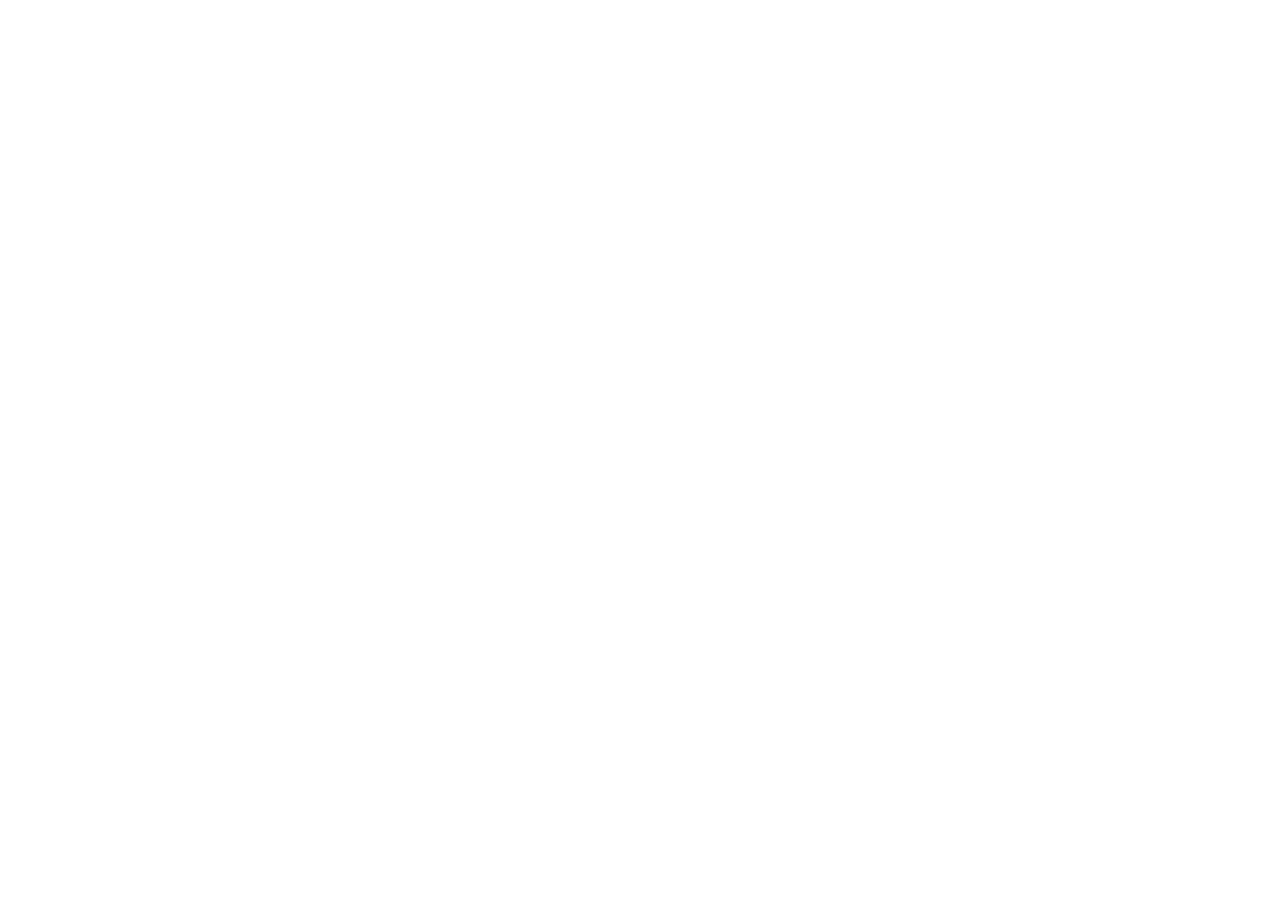
==== restaurants/alafrancaise.html @ cd573442 "mise en place de l'architecure du projet" ====
<!DOCTYPE html>
<html lang="fr">

<head>
    <meta charset="utf-8">
    <meta name="viewport" content="width=device-width, initial-scale=1.0">
    <title>Menu - À la française</title>
    <link rel="stylesheet" href="../sass/styles.css">
    <link rel="stylesheet" href="https://cdnjs.cloudflare.com/ajax/libs/font-awesome/6.2.1/css/all.min.css" integrity="sha512-MV7K8+y+gLIBoVD59lQIYicR65iaqukzvf/nwasF0nqhPay5w/9lJmVM2hMDcnK1OnMGCdVK+iQrJ7lzPJQd1w==" crossorigin="anonymous" referrerpolicy="no-referrer">
    <link rel="preconnect" href="https://fonts.googleapis.com">
    <link rel="preconnect" href="https://fonts.gstatic.com" crossorigin>
    <link href="https://fonts.googleapis.com/css2?family=Shrikhand&display=swap" rel="stylesheet">
    <link rel="preconnect" href="https://fonts.googleapis.com">
    <link rel="preconnect" href="https://fonts.gstatic.com" crossorigin>
    <link href="https://fonts.googleapis.com/css2?family=Roboto:wght@300;400;500;700&display=swap" rel="stylesheet">
</head>

<body>
    
    
</body>
</html>
---- sass/styles.css ----
* {
  font-family: "Roboto";
  margin: 0;
  padding: 0;
}

main {
  position: relative;
}

body {
  width: 100%;
  max-width: 1440px;
  min-width: 375px;
  margin: auto;
}/*# sourceMappingURL=styles.css.map */
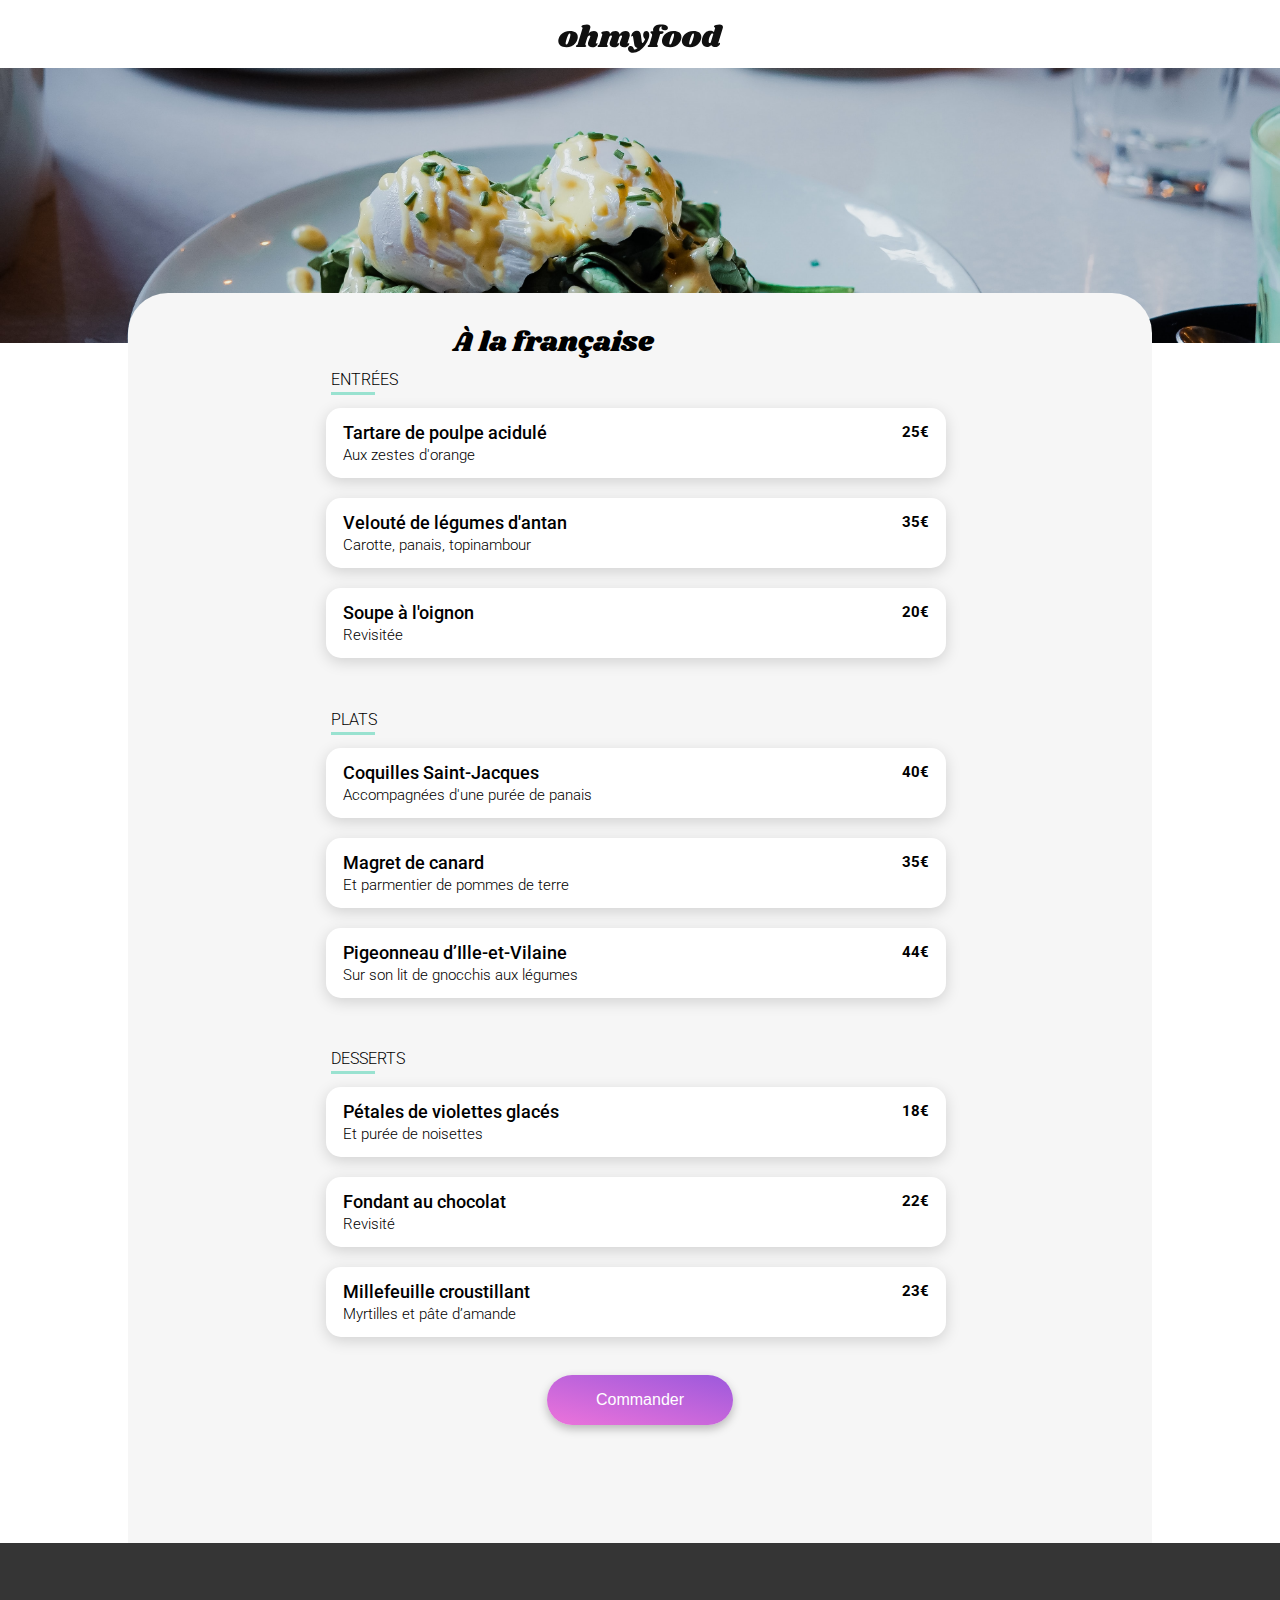
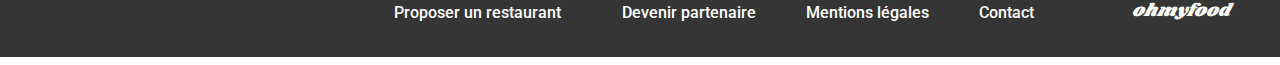
==== commit 60d6738e: "animations favorit terminées et egalement les coches" ====
--- a/restaurants/alafrancaise.html
+++ b/restaurants/alafrancaise.html
@@ -1,22 +1,152 @@
 <!DOCTYPE html>
-<html lang="fr">
+<html lang="fr" class="html_pages">
 
 <head>
     <meta charset="utf-8">
     <meta name="viewport" content="width=device-width, initial-scale=1.0">
     <title>Menu - À la française</title>
     <link rel="stylesheet" href="../sass/styles.css">
-    <link rel="stylesheet" href="https://cdnjs.cloudflare.com/ajax/libs/font-awesome/6.2.1/css/all.min.css" integrity="sha512-MV7K8+y+gLIBoVD59lQIYicR65iaqukzvf/nwasF0nqhPay5w/9lJmVM2hMDcnK1OnMGCdVK+iQrJ7lzPJQd1w==" crossorigin="anonymous" referrerpolicy="no-referrer">
-    <link rel="preconnect" href="https://fonts.googleapis.com">
-    <link rel="preconnect" href="https://fonts.gstatic.com" crossorigin>
+    <link rel="stylesheet" href="https://cdnjs.cloudflare.com/ajax/libs/font-awesome/6.2.1/css/all.min.css"
+        integrity="sha512-MV7K8+y+gLIBoVD59lQIYicR65iaqukzvf/nwasF0nqhPay5w/9lJmVM2hMDcnK1OnMGCdVK+iQrJ7lzPJQd1w=="
+        crossorigin="anonymous" referrerpolicy="no-referrer">
     <link href="https://fonts.googleapis.com/css2?family=Shrikhand&display=swap" rel="stylesheet">
     <link rel="preconnect" href="https://fonts.googleapis.com">
     <link rel="preconnect" href="https://fonts.gstatic.com" crossorigin>
     <link href="https://fonts.googleapis.com/css2?family=Roboto:wght@300;400;500;700&display=swap" rel="stylesheet">
 </head>
 
-<body>
-    
-    
+<body class="body_alafrancaise">
+
+    <header>
+        <a href="../index.html"><i class="fa-solid fa-arrow-left"></i></a>
+        <img src="../assets/images/logo/ohmyfood@2x.svg" alt="logo du site" class="logo">
+    </header>
+
+    <main class="alafrancaise">
+
+        <section class="presentation_pic">
+            <img src="../assets/images/restaurants/toa-heftiba-DQKerTsQwi0-unsplash.jpg" alt="Photo de présentation">
+        </section>
+
+        <section class="menu">
+
+            <h1>À la française</h1>
+            <i class="fa-regular fa-heart"></i>
+            <i class="fa-solid fa-heart"></i>
+
+            <article class="sub-menu">
+                <h2>ENTRÉES</h2>
+                <div class="dishes">
+                    <div class="dish">
+                        <h3>Tartare de poulpe acidulé</h3>
+                        <p>Aux zestes d'orange</p>
+                        <div class="dish-confirm">
+                            <i class="fa-sharp fa-regular fa-circle-check"></i>
+                            <span>25€</span>
+                        </div>
+                    </div>
+                    <div class="dish">
+                        <h3>Velouté de légumes d'antan</h3>
+                        <p>Carotte, panais, topinambour</p>
+                        <div class="dish-confirm">
+                            <i class="fa-sharp fa-regular fa-circle-check"></i>
+                            <span>35€</span>
+                        </div>
+                    </div>
+                    <div class="dish">
+                        <h3>Soupe à l'oignon</h3>
+                        <p>Revisitée</p>
+                        <div class="dish-confirm">
+                            <i class="fa-sharp fa-regular fa-circle-check"></i>
+                            <span>20€</span>
+                        </div>
+                    </div>
+                </div>
+            </article>
+
+
+            <article class="sub-menu">
+                <h2>PLATS</h2>
+                <div class="dishes">
+                    <div class="dish">
+                        <h3>Coquilles Saint-Jacques</h3>
+                        <p>Accompagnées d'une purée de panais</p>
+                        <div class="dish-confirm">
+                            <i class="fa-sharp fa-regular fa-circle-check"></i>
+                            <span>40€</span>
+                        </div>
+                    </div>
+                    <div class="dish">
+                        <h3>Magret de canard</h3>
+                        <p>Et parmentier de pommes de terre</p>
+                        <div class="dish-confirm">
+                            <i class="fa-sharp fa-regular fa-circle-check"></i>
+                            <span>35€</span>
+                        </div>
+                    </div>
+                    <div class="dish">
+                        <h3>Pigeonneau d’Ille-et-Vilaine</h3>
+                        <p>Sur son lit de gnocchis aux légumes</p>
+                        <div class="dish-confirm">
+                            <i class="fa-sharp fa-regular fa-circle-check"></i>
+                            <span>44€</span>
+                        </div>
+                    </div>
+                </div>
+            </article>
+
+            <article class="sub-menu">
+                <h2>DESSERTS</h2>
+                <div class="dishes">
+                    <div class="dish">
+                        <h3>Pétales de violettes glacés</h3>
+                        <p>Et purée de noisettes</p>
+                        <div class="dish-confirm">
+                            <i class="fa-sharp fa-regular fa-circle-check"></i>
+                            <span>18€</span>
+                        </div>
+                    </div>
+                    <div class="dish">
+                        <h3>Fondant au chocolat</h3>
+                        <p>Revisité</p>
+                        <div class="dish-confirm">
+                            <i class="fa-sharp fa-regular fa-circle-check"></i>
+                            <span>22€</span>
+                        </div>
+                    </div>
+                    <div class="dish">
+                        <h3>Millefeuille croustillant</h3>
+                        <p>Myrtilles et pâte d’amande</p>
+                        <div class="dish-confirm">
+                            <i class="fa-sharp fa-regular fa-circle-check"></i>
+                            <span>23€</span>
+                        </div>
+                    </div>
+                </div>
+            </article>
+
+            <button class="commande_btn">Commander</button>
+
+        </section>
+
+    </main>
+
+    <footer>
+        <h2>ohmyfood</h2>
+        <div class="links">
+            <div class="links__icone">
+                <i class="fa-sharp fa-solid fa-utensils"></i>
+                <a href=""> Proposer un restaurant</a>
+            </div>
+            <div class="links__icone">
+                <i class="fa-solid fa-handshake-angle"></i>
+                <a href="">Devenir partenaire</a>
+            </div>
+            <a href="">Mentions légales</a>
+            <a href="mailto:contact@ohmyfood.com">Contact</a>
+        </div>
+    </footer>
+
 </body>
+
 </html>--- a/sass/styles.css
+++ b/sass/styles.css
@@ -1,16 +1,760 @@
-* {
-  font-family: "Roboto";
-  margin: 0;
-  padding: 0;
+/*** variable code common to all page ***/
+/*** variable code common to all page ***/
+/*** header code common to all pages *****/
+header {
+  display: flex;
+  justify-content: center;
+  align-items: center;
+  height: 60px;
+  width: 100%;
+}
+header a {
+  text-decoration: none;
+  position: absolute;
+  left: 20px;
+  color: rgb(53, 53, 53);
+}
+header .logo {
+  width: 165px;
+  height: 45px;
+}
+
+/***** header code common to all pages *****/
+/****** homepage code *******/
+.body_html {
+  width: 100%;
+}
+
+.home_body {
+  display: flex;
+  flex-direction: column;
+  align-items: center;
+  width: 100%;
 }
 
 main {
-  position: relative;
+  width: 100%;
+}
+main .loader {
+  background-color: #fff;
+  display: none;
+  width: 100%;
+  height: 100%;
+}
+main .loader i {
+  font-size: 10em;
+  color: #ffffff;
+  animation: spin 7s 6 ease-in-out alternate-reverse;
+}
+main .loader i {
+  font-size: 10em;
+  color: #ffffff;
+  animation: spin-revert 7s 6 ease-in-out alternate-reverse;
+}
+main .loader .loader-text {
+  font-family: "Shrikhand";
+  font-size: 1.75em;
+  font-weight: 400;
+}
+main .index_location {
+  background-color: #EAEAEA;
+  display: flex;
+  justify-content: center;
+  align-items: center;
+  gap: 15px;
+  height: 50px;
+  font-family: "Roboto";
+  font-style: normal;
+  font-weight: 500;
+  font-size: 16px;
+}
+main .index_explorer {
+  background-color: #F6F6F6;
+  height: 280px;
+  display: flex;
+  flex-direction: column;
+  justify-content: space-evenly;
+  align-items: center;
+  box-sizing: border-box;
+  padding-bottom: 15px;
+}
+main .index_explorer h1 {
+  font-family: "Roboto";
+  font-style: normal;
+  font-weight: 700;
+  font-size: 24px;
+  box-sizing: border-box;
+  text-align: center;
+}
+@media screen and (min-width: 1024px) {
+  main .index_explorer h1 {
+    font-size: 40px;
+  }
+}
+main .index_explorer p {
+  font-family: "Roboto";
+  font-style: normal;
+  font-weight: 300;
+  font-size: 18px;
+  text-align: center;
+}
+main .index_explorer .explorer_btn {
+  text-decoration: none;
+  font-family: "Roboto";
+  font-style: normal;
+  font-weight: 500;
+  font-size: 16px;
+  color: white;
+  width: 220px;
+  height: 52px;
+  background: linear-gradient(193.33deg, #9356DC -11.44%, #FF79DA 123.93%);
+  border-radius: 25px;
+  box-sizing: border-box;
+  padding-top: 14px;
+  padding-left: 22px;
+  box-shadow: 0px 4px 10px rgba(0, 0, 0, 0.25);
+  transition: filter 1.2s ease, box-shadow 1.2s ease;
+}
+main .index_explorer .explorer_btn:hover {
+  filter: brightness(1.2);
+  box-shadow: 0px 4px 15px rgba(0, 0, 0, 0.25);
+}
+main .working {
+  height: 400px;
+  box-sizing: border-box;
+  display: flex;
+  flex-direction: column;
+  justify-content: center;
+  gap: 20px;
+  align-items: center;
+  /* for desktop*/
+  /* for desktop*/
+}
+@media screen and (min-width: 1024px) {
+  main .working {
+    height: 250px;
+  }
+}
+main .working h2 {
+  box-sizing: border-box;
+  margin-bottom: 15px;
+  width: 325px;
+  font-family: "Roboto";
+  font-style: normal;
+  font-weight: 700;
+  font-size: 24px;
+  /* for desktop*/
+  /* for desktop*/
+}
+@media screen and (min-width: 1024px) {
+  main .working h2 {
+    width: 1024px;
+  }
+}
+main .working .steps {
+  display: flex;
+  flex-direction: column;
+  gap: 20px;
+  /* for desktop*/
+  /* for desktop*/
+}
+@media screen and (min-width: 1024px) {
+  main .working .steps {
+    flex-direction: row;
+  }
+}
+main .working .steps .choose {
+  box-sizing: border-box;
+  display: flex;
+  justify-content: space-evenly;
+  align-items: center;
+  background-color: #F7F7F7;
+  height: 66px;
+  width: 318px;
+  border-radius: 20px;
+  box-shadow: 0px 4px 15px rgba(0, 0, 0, 0.15);
+}
+main .working .steps .choose span {
+  color: white;
+  font-size: 12px;
+  border-radius: 50%;
+  width: 20px;
+  height: 20px;
+  background-color: #9356DC;
+  box-sizing: border-box;
+  padding-left: 6px;
+  padding-top: 3px;
+  margin-left: -15%;
+}
+main .working .steps .choose p {
+  font-family: "Roboto";
+  font-style: normal;
+  font-weight: 500;
+  font-size: 16px;
+  position: relative;
+  left: -25px;
+}
+main .working .steps .choose i {
+  position: relative;
+  left: -10px;
+  color: #7E7E7E;
+}
+main .working .steps .compose {
+  box-sizing: border-box;
+  display: flex;
+  justify-content: space-evenly;
+  align-items: center;
+  background-color: #F7F7F7;
+  height: 66px;
+  width: 318px;
+  border-radius: 20px;
+  box-shadow: 0px 4px 15px rgba(0, 0, 0, 0.15);
+}
+main .working .steps .compose span {
+  color: white;
+  font-size: 12px;
+  border-radius: 50%;
+  width: 20px;
+  height: 20px;
+  background-color: #9356DC;
+  box-sizing: border-box;
+  padding-left: 6px;
+  padding-top: 3px;
+  margin-left: -15%;
+}
+main .working .steps .compose p {
+  font-family: "Roboto";
+  font-style: normal;
+  font-weight: 500;
+  font-size: 16px;
+  position: relative;
+  left: -35px;
+}
+main .working .steps .compose i {
+  position: relative;
+  left: -15px;
+  color: #7E7E7E;
+}
+main .working .steps .enjoy {
+  box-sizing: border-box;
+  display: flex;
+  justify-content: space-evenly;
+  align-items: center;
+  background-color: #F7F7F7;
+  height: 66px;
+  width: 318px;
+  border-radius: 20px;
+  box-shadow: 0px 4px 15px rgba(0, 0, 0, 0.15);
+}
+main .working .steps .enjoy span {
+  color: white;
+  font-size: 12px;
+  border-radius: 50%;
+  width: 20px;
+  height: 20px;
+  background-color: #9356DC;
+  box-sizing: border-box;
+  padding-left: 6px;
+  padding-top: 3px;
+  margin-left: -15%;
+}
+main .working .steps .enjoy p {
+  font-family: "Roboto";
+  font-style: normal;
+  font-weight: 500;
+  font-size: 16px;
+  position: relative;
+  left: -28px;
+}
+main .working .steps .enjoy i {
+  position: relative;
+  left: -10px;
+  color: #9356DC;
+}
+main .restaurants_list {
+  height: 1200px;
+  background-color: #F6F6F6;
+  box-sizing: border-box;
+  display: flex;
+  flex-direction: column;
+  gap: 13px;
+  align-items: center;
+  padding-top: 40px;
+  /* for desktop*/
+  /* for desktop*/
+}
+@media screen and (min-width: 1024px) {
+  main .restaurants_list {
+    height: 690px;
+  }
+}
+main .restaurants_list h2 {
+  width: 330px;
+  font-family: "Roboto";
+  font-style: normal;
+  font-weight: 700;
+  font-size: 24px;
+  /* for desktop*/
+  /* for desktop*/
+}
+@media screen and (min-width: 1024px) {
+  main .restaurants_list h2 {
+    width: 1024px;
+  }
+}
+main .restaurants_list .card_list {
+  display: flex;
+  flex-direction: column;
+  gap: 15px;
+  /* for desktop*/
+  /* for desktop*/
+}
+@media screen and (min-width: 1024px) {
+  main .restaurants_list .card_list {
+    width: 1024px;
+    flex-direction: row;
+    flex-wrap: wrap;
+    gap: 48px 120px;
+  }
+}
+main .restaurants_list .card_list article {
+  height: 237px;
+  /* for desktop*/
+  /* for desktop*/
+}
+@media screen and (min-width: 1024px) {
+  main .restaurants_list .card_list article {
+    width: 450px;
+  }
+}
+main .restaurants_list .card_list article .fa-regular {
+  position: relative;
+  top: -57px;
+  left: 290px;
+  font-size: 24px;
+  /* for desktop*/
+  /* for desktop*/
+}
+@media screen and (min-width: 1024px) {
+  main .restaurants_list .card_list article .fa-regular {
+    position: relative;
+    top: -57px;
+    left: 408px;
+  }
+}
+main .restaurants_list .card_list article .fa-solid {
+  position: relative;
+  top: -57px;
+  left: 262px;
+  font-size: 24px;
+  background: linear-gradient(193.33deg, #9356DC -11.44%, #FF79DA 123.93%);
+  -webkit-background-clip: text;
+          background-clip: text;
+  color: transparent;
+  opacity: 0;
+  transition: opacity 500ms ease;
+  /* for desktop*/
+  /* for desktop*/
+}
+@media screen and (min-width: 1024px) {
+  main .restaurants_list .card_list article .fa-solid {
+    position: relative;
+    top: -57px;
+    left: 380px;
+  }
+}
+main .restaurants_list .card_list article .fa-solid:hover {
+  opacity: 1;
+}
+main .restaurants_list .card_list article a {
+  display: flex;
+  flex-direction: column;
+  height: 237px;
+  width: 330px;
+  background-color: white;
+  border-radius: 20px;
+  text-decoration: none;
+  box-sizing: border-box;
+  /* for desktop*/
+  /* for desktop*/
+}
+@media screen and (min-width: 1024px) {
+  main .restaurants_list .card_list article a {
+    width: 450px;
+  }
+}
+main .restaurants_list .card_list article a .new {
+  text-decoration: none;
+  font-family: "Roboto";
+  font-style: normal;
+  font-weight: 500;
+  font-size: 14px;
+  color: #008766;
+  position: relative;
+  top: -250px;
+  left: 240px;
+  width: 80px;
+  display: block;
+  padding-top: 5px;
+  padding-bottom: 5px;
+  text-align: center;
+  background-color: #99E2D0;
+  border-radius: 3px;
+  /* for desktop*/
+  /* for desktop*/
+}
+@media screen and (min-width: 1024px) {
+  main .restaurants_list .card_list article a .new {
+    position: relative;
+    top: -250px;
+    left: 353px;
+  }
+}
+main .restaurants_list .card_list article a img {
+  -o-object-fit: cover;
+     object-fit: cover;
+  height: 160px;
+  border-radius: 20px 20px 0px 0px;
+  margin-bottom: 15px;
+}
+main .restaurants_list .card_list article a .text_description {
+  margin-left: 15px;
+  color: black;
+  position: relative;
+  top: -18px;
+  display: flex;
+  flex-direction: column;
+  height: 80px;
+  box-sizing: border-box;
+}
+main .restaurants_list .card_list article a .text_description h3 {
+  font-family: "Roboto";
+  font-style: normal;
+  font-weight: 700;
+  font-size: 18px;
+}
+main .restaurants_list .card_list article a .text_description p {
+  font-family: "Roboto";
+  font-style: normal;
+  font-weight: 300;
+  font-size: 17px;
+  position: relative;
+  top: -30px;
 }
 
-body {
-  width: 100%;
-  max-width: 1440px;
-  min-width: 375px;
-  margin: auto;
-}/*# sourceMappingURL=styles.css.map */+/****** homepage code*******/
+/******** others pages code ********/
+.html_pages {
+  width: 100%;
+  display: flex;
+  flex-direction: column;
+  align-items: center;
+}
+
+.body_alafrancaise {
+  display: flex;
+  flex-direction: column;
+  align-items: center;
+  justify-content: center;
+  width: 100%;
+}
+
+.alafrancaise {
+  display: flex;
+  flex-direction: column;
+  align-items: center;
+  width: 100%;
+}
+.alafrancaise .presentation_pic {
+  width: 100%;
+  height: 275px;
+}
+.alafrancaise .presentation_pic img {
+  width: 100%;
+  height: 275px;
+  -o-object-fit: cover;
+     object-fit: cover;
+}
+.alafrancaise .menu {
+  background-color: rgb(246, 246, 246);
+  border-radius: 40px 40px 0px 0px;
+  padding-top: 10px;
+  width: 100%;
+  margin-top: -50px;
+  display: flex;
+  flex-direction: column;
+  align-items: center;
+  gap: 38px;
+  height: 1250px;
+  box-sizing: border-box;
+}
+@media screen and (min-width: 1024px) {
+  .alafrancaise .menu {
+    width: 1024px;
+  }
+}
+.alafrancaise .menu h1 {
+  font-family: "shrikhand";
+  font-style: normal;
+  font-size: 28px;
+  font-weight: 400;
+  margin-bottom: -120px;
+  width: 335px;
+}
+@media (min-width: 1024px) {
+  .alafrancaise .menu h1 {
+    position: relative;
+    left: -20px;
+  }
+}
+.alafrancaise .menu .fa-regular {
+  position: relative;
+  top: 46px;
+  left: 145px;
+  font-size: 24px;
+  width: 30px;
+  /* for desktop*/
+  /* for desktop*/
+}
+@media screen and (min-width: 1024px) {
+  .alafrancaise .menu .fa-regular {
+    position: relative;
+    top: 50px;
+    left: 136px;
+  }
+}
+.alafrancaise .menu .fa-solid {
+  position: relative;
+  top: -16px;
+  left: 147px;
+  font-size: 24px;
+  background: linear-gradient(193.33deg, #9356DC -11.44%, #FF79DA 123.93%);
+  -webkit-background-clip: text;
+          background-clip: text;
+  color: transparent;
+  opacity: 0;
+  transition: opacity 500ms ease;
+  width: 35px;
+  /* for desktop*/
+  /* for desktop*/
+}
+@media screen and (min-width: 1024px) {
+  .alafrancaise .menu .fa-solid {
+    position: relative;
+    top: -12px;
+    left: 138.5px;
+  }
+}
+.alafrancaise .menu .fa-solid:hover {
+  opacity: 1;
+}
+.alafrancaise .menu .sub-menu {
+  box-sizing: border-box;
+  padding-left: 12px;
+  display: flex;
+  flex-direction: column;
+}
+@media screen and (min-width: 1024px) {
+  .alafrancaise .menu .sub-menu {
+    width: 640px;
+    align-items: center;
+  }
+}
+.alafrancaise .menu .sub-menu h2 {
+  font-family: "roboto";
+  font-weight: 300;
+  font-size: 16px;
+  color: black;
+  border-bottom: #99E2D0 3px solid;
+  height: 22px;
+  width: 44px;
+}
+@media (min-width: 1024px) {
+  .alafrancaise .menu .sub-menu h2 {
+    position: relative;
+    left: -293px;
+  }
+}
+.alafrancaise .menu .sub-menu .dishes {
+  width: 350px;
+  display: flex;
+  flex-direction: column;
+  gap: 20px;
+}
+@media (min-width: 1024px) {
+  .alafrancaise .menu .sub-menu .dishes {
+    width: 640px;
+  }
+}
+.alafrancaise .menu .sub-menu .dishes .dish {
+  background-color: white;
+  border-radius: 15px;
+  width: 349px;
+  height: 70px;
+  box-shadow: 0px 4px 15px rgba(0, 0, 0, 0.15);
+  box-sizing: border-box;
+  display: flex;
+  flex-direction: column;
+  overflow: hidden;
+}
+@media (min-width: 1024px) {
+  .alafrancaise .menu .sub-menu .dishes .dish {
+    width: 620px;
+  }
+}
+.alafrancaise .menu .sub-menu .dishes .dish:hover > .dish-confirm {
+  transform: translateX(-100%);
+}
+.alafrancaise .menu .sub-menu .dishes .dish h3 {
+  font-size: 18px;
+  font-family: "roboto";
+  font-weight: 500;
+  margin-left: 17px;
+  margin-top: 14px;
+}
+.alafrancaise .menu .sub-menu .dishes .dish p {
+  font-family: "roboto";
+  font-size: 15px;
+  font-weight: 300;
+  position: relative;
+  top: -30px;
+  left: 17px;
+}
+.alafrancaise .menu .sub-menu .dishes .dish .dish-confirm {
+  width: 32px;
+  height: 100%;
+  background-color: #99E2D0;
+  position: relative;
+  top: -102px;
+  left: 350px;
+  display: flex;
+  flex-direction: column;
+  justify-content: center;
+  align-items: center;
+  transition: all 800ms ease-in-out;
+  border: #99E2D0 solid 16px;
+}
+@media screen and (min-width: 1024px) {
+  .alafrancaise .menu .sub-menu .dishes .dish .dish-confirm {
+    position: relative;
+    left: 620px;
+  }
+}
+.alafrancaise .menu .sub-menu .dishes .dish .dish-confirm .fa-circle-check {
+  color: #99E2D0;
+  background-color: white;
+  font-size: 24px;
+  border-radius: 50%;
+  position: relative;
+  top: 8px;
+  left: 0px;
+  width: -moz-fit-content;
+  width: fit-content;
+  height: -moz-fit-content;
+  height: fit-content;
+}
+.alafrancaise .menu .sub-menu .dishes .dish .dish-confirm span {
+  position: relative;
+  left: -63px;
+  font-family: "roboto";
+  font-size: 15px;
+  font-weight: 700;
+}
+.alafrancaise button {
+  font-size: 16px;
+  font-style: "roboto";
+  font-weight: 500;
+  color: white;
+  width: 186px;
+  height: 50px;
+  border: rgba(194, 53, 187, 0.7725490196);
+  background: linear-gradient(193.33deg, #9356DC -11.44%, #FF79DA 123.93%);
+  border-radius: 25px;
+  box-shadow: 0px 4px 10px rgba(0, 0, 0, 0.25);
+  transition: filter 1.2s ease, box-shadow 1.2s ease;
+}
+.alafrancaise button:hover {
+  filter: brightness(1.2);
+  box-shadow: 0px 4px 15px rgba(0, 0, 0, 0.25);
+}
+
+/****** others pages code ******/
+/******* footer code common to all pages *******/
+footer {
+  display: flex;
+  flex-direction: column;
+  background-color: #353535;
+  height: 190px;
+  padding-top: 25px;
+  gap: 5px;
+  padding-left: 25px;
+  width: 100%;
+  box-sizing: border-box;
+  /* for desktop */
+  /* for desktop */
+}
+@media (min-width: 1024px) {
+  footer {
+    flex-direction: row-reverse;
+    box-sizing: border-box;
+    padding-right: 90px;
+    gap: 5%;
+    height: 114px;
+    padding-top: 60px;
+    width: 100%;
+  }
+}
+footer h2 {
+  font-family: "shrikhand";
+  font-style: italic;
+  font-size: 18px;
+  font-weight: 400;
+  color: white;
+  width: -moz-fit-content;
+  width: fit-content;
+  /* for desktop */
+  /* for desktop */
+}
+@media (min-width: 1024px) {
+  footer h2 {
+    position: relative;
+    top: -20px;
+    left: 40px;
+  }
+}
+footer .links {
+  display: flex;
+  flex-direction: column;
+  gap: 8px;
+  /* for desktop */
+  /* for desktop*/
+}
+@media (min-width: 1024px) {
+  footer .links {
+    flex-direction: row;
+    justify-content: flex-end;
+    box-sizing: border-box;
+    gap: 5%;
+    width: 86%;
+  }
+}
+footer .links a {
+  text-decoration: none;
+  color: white;
+  font-family: "Roboto";
+  font-style: normal;
+  font-weight: 500;
+  font-size: 16px;
+}
+footer .links .links__icone {
+  display: flex;
+  flex-direction: row;
+  gap: 10px;
+  align-items: flex-start;
+}
+footer .links .links__icone i {
+  font-size: 14px;
+  color: #ffffff;
+}
+
+/******* footer code common to all pages *******//*# sourceMappingURL=styles.css.map */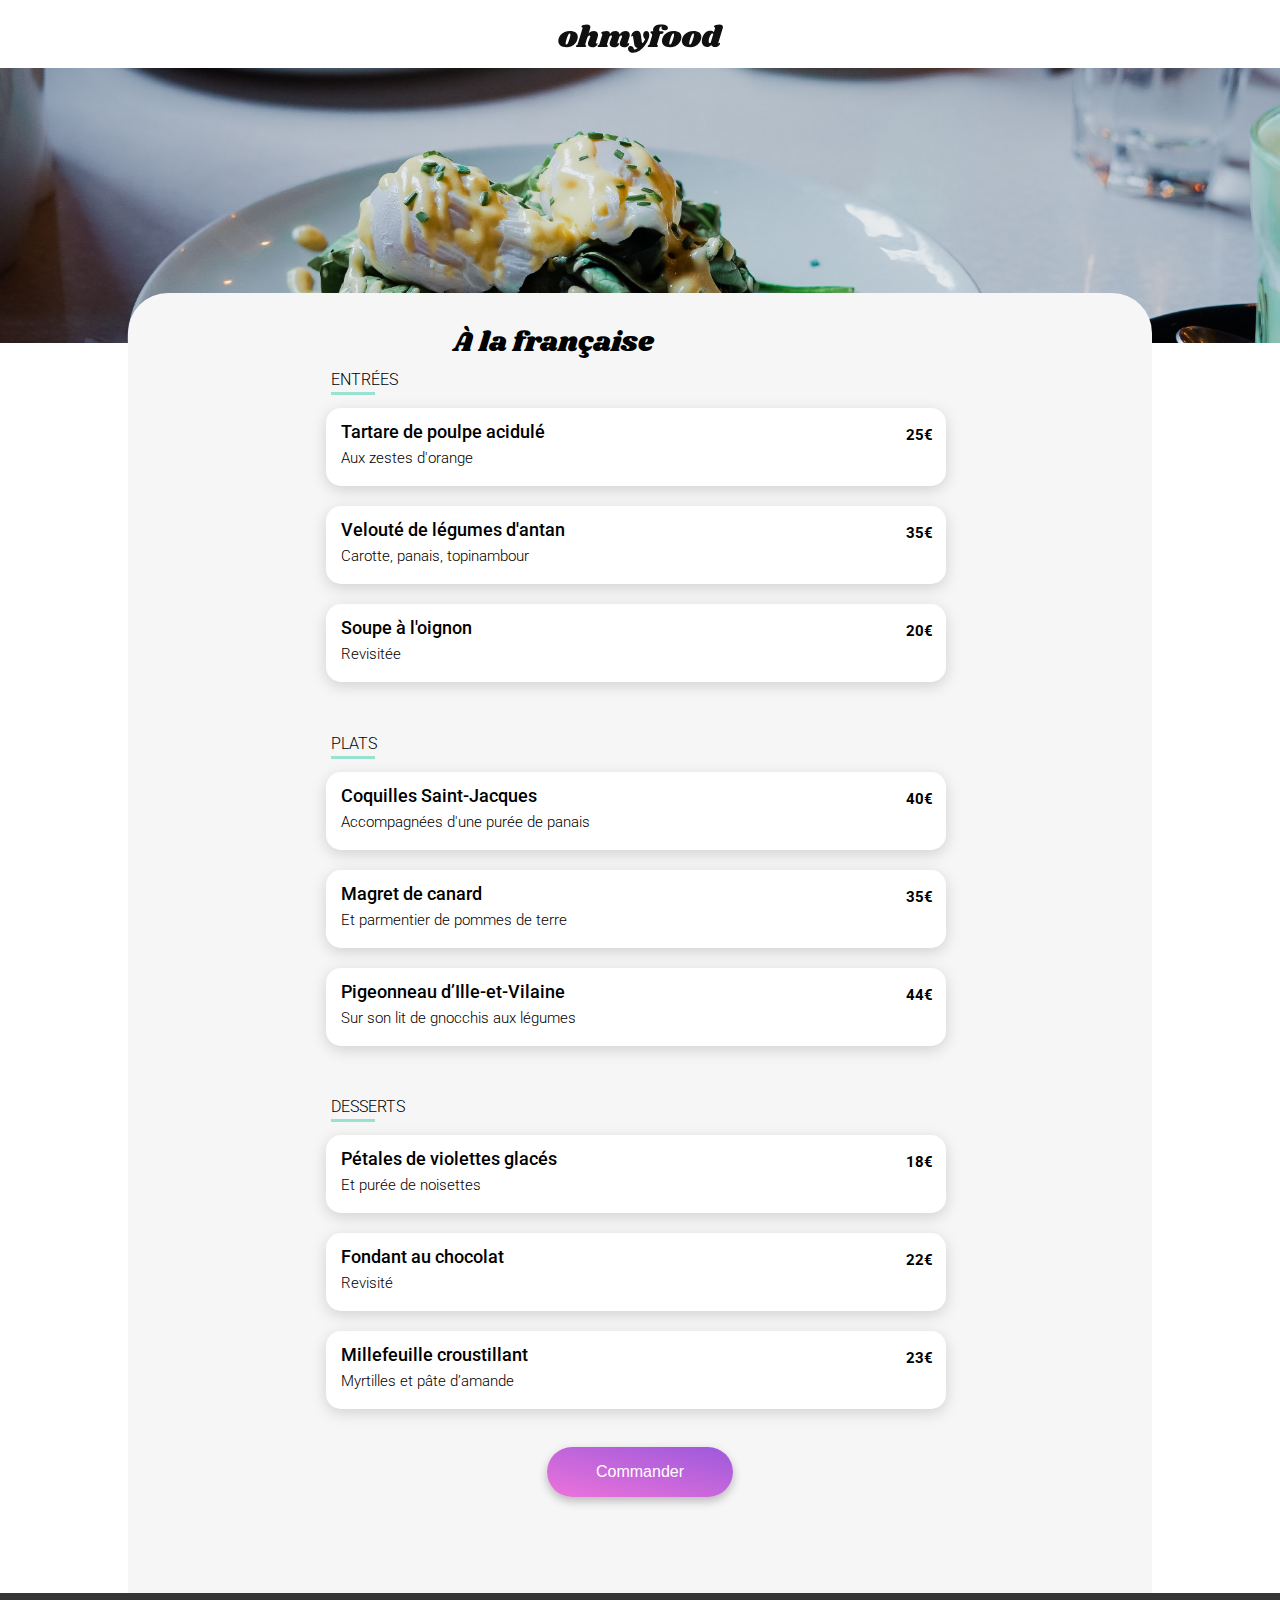
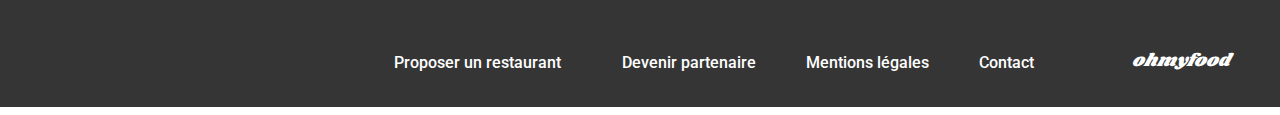
==== commit e6180ef5: "apparition menu progressive ok" ====
--- a/restaurants/alafrancaise.html
+++ b/restaurants/alafrancaise.html
@@ -34,7 +34,7 @@
             <i class="fa-regular fa-heart"></i>
             <i class="fa-solid fa-heart"></i>
 
-            <article class="sub-menu">
+            <article class="sub-menu" id="apparition1">
                 <h2>ENTRÉES</h2>
                 <div class="dishes">
                     <div class="dish">
@@ -65,7 +65,7 @@
             </article>
 
 
-            <article class="sub-menu">
+            <article class="sub-menu" id="apparition2">
                 <h2>PLATS</h2>
                 <div class="dishes">
                     <div class="dish">
@@ -95,7 +95,7 @@
                 </div>
             </article>
 
-            <article class="sub-menu">
+            <article class="sub-menu" id="apparition3">
                 <h2>DESSERTS</h2>
                 <div class="dishes">
                     <div class="dish">
--- a/sass/styles.css
+++ b/sass/styles.css
@@ -1,5 +1,17 @@
-/*** variable code common to all page ***/
-/*** variable code common to all page ***/
+/*** variables code ***/
+/*** variables code ***/
+/*** Mixin code ***/
+/*** Mixin code ***/
+/*** Keyframe code ***/
+@keyframes apparition {
+  from {
+    opacity: 0;
+  }
+  to {
+    opacity: 1;
+  }
+}
+/*** Keyframes code ***/
 /*** header code common to all pages *****/
 header {
   display: flex;
@@ -56,6 +68,12 @@
   font-size: 1.75em;
   font-weight: 400;
 }
+main #localisation {
+  background-color: rgb(234, 234, 234);
+  border: none;
+  margin-left: 0px;
+  width: 100px;
+}
 main .index_location {
   background-color: #EAEAEA;
   display: flex;
@@ -85,6 +103,8 @@
   font-size: 24px;
   box-sizing: border-box;
   text-align: center;
+  /*** for desktop ***/
+  /*** for desktop ***/
 }
 @media screen and (min-width: 1024px) {
   main .index_explorer h1 {
@@ -485,8 +505,10 @@
   flex-direction: column;
   align-items: center;
   gap: 38px;
-  height: 1250px;
-  box-sizing: border-box;
+  height: 1300px;
+  box-sizing: border-box;
+  /*** for desktop ***/
+  /*** for desktop ***/
 }
 @media screen and (min-width: 1024px) {
   .alafrancaise .menu {
@@ -500,6 +522,8 @@
   font-weight: 400;
   margin-bottom: -120px;
   width: 335px;
+  /*** for desktop ***/
+  /*** for desktop ***/
 }
 @media (min-width: 1024px) {
   .alafrancaise .menu h1 {
@@ -548,11 +572,28 @@
 .alafrancaise .menu .fa-solid:hover {
   opacity: 1;
 }
+.alafrancaise .menu #apparition1 {
+  opacity: 1;
+  animation-name: apparition;
+  animation-duration: 2000ms;
+}
+.alafrancaise .menu #apparition2 {
+  opacity: 1;
+  animation-name: apparition;
+  animation-duration: 4000ms;
+}
+.alafrancaise .menu #apparition3 {
+  opacity: 1;
+  animation-name: apparition;
+  animation-duration: 5500ms;
+}
 .alafrancaise .menu .sub-menu {
   box-sizing: border-box;
   padding-left: 12px;
   display: flex;
   flex-direction: column;
+  /*** for desktop ***/
+  /*** for desktop ***/
 }
 @media screen and (min-width: 1024px) {
   .alafrancaise .menu .sub-menu {
@@ -568,6 +609,8 @@
   border-bottom: #99E2D0 3px solid;
   height: 22px;
   width: 44px;
+  /*** for desktop ***/
+  /*** for desktop ***/
 }
 @media (min-width: 1024px) {
   .alafrancaise .menu .sub-menu h2 {
@@ -580,22 +623,26 @@
   display: flex;
   flex-direction: column;
   gap: 20px;
+  /*** for desktop ***/
 }
 @media (min-width: 1024px) {
   .alafrancaise .menu .sub-menu .dishes {
     width: 640px;
+    /*** for desktop ***/
   }
 }
 .alafrancaise .menu .sub-menu .dishes .dish {
   background-color: white;
   border-radius: 15px;
   width: 349px;
-  height: 70px;
+  height: 78px;
   box-shadow: 0px 4px 15px rgba(0, 0, 0, 0.15);
   box-sizing: border-box;
   display: flex;
   flex-direction: column;
   overflow: hidden;
+  /*** for desktop ***/
+  /*** for desktop ***/
 }
 @media (min-width: 1024px) {
   .alafrancaise .menu .sub-menu .dishes .dish {
@@ -604,35 +651,59 @@
 }
 .alafrancaise .menu .sub-menu .dishes .dish:hover > .dish-confirm {
   transform: translateX(-100%);
+}
+.alafrancaise .menu .sub-menu .dishes .dish:hover > p {
+  width: 60%;
+}
+.alafrancaise .menu .sub-menu .dishes .dish:hover > h3 {
+  width: 65%;
 }
 .alafrancaise .menu .sub-menu .dishes .dish h3 {
   font-size: 18px;
   font-family: "roboto";
   font-weight: 500;
-  margin-left: 17px;
-  margin-top: 14px;
+  height: 22px;
+  width: 280px;
+  padding-top: 1px;
+  padding-bottom: 22px;
+  padding-left: 15px;
+  text-overflow: ellipsis;
+  overflow: hidden;
+  white-space: nowrap;
+  margin-top: 12px;
+  transition: width 800ms ease-in-out;
 }
 .alafrancaise .menu .sub-menu .dishes .dish p {
   font-family: "roboto";
   font-size: 15px;
   font-weight: 300;
-  position: relative;
-  top: -30px;
-  left: 17px;
+  padding-top: 1px;
+  padding-bottom: 22px;
+  padding-left: 15px;
+  width: 280px;
+  height: 20px;
+  position: relative;
+  top: -28px;
+  text-overflow: ellipsis;
+  overflow: hidden;
+  white-space: nowrap;
+  transition: width 800ms ease-in-out;
 }
 .alafrancaise .menu .sub-menu .dishes .dish .dish-confirm {
   width: 32px;
-  height: 100%;
+  height: 70px;
   background-color: #99E2D0;
   position: relative;
-  top: -102px;
+  top: -108px;
   left: 350px;
   display: flex;
   flex-direction: column;
   justify-content: center;
   align-items: center;
   transition: all 800ms ease-in-out;
-  border: #99E2D0 solid 16px;
+  border: #99E2D0 solid 20px;
+  /*** for desktop ***/
+  /*** for desktop ***/
 }
 @media screen and (min-width: 1024px) {
   .alafrancaise .menu .sub-menu .dishes .dish .dish-confirm {
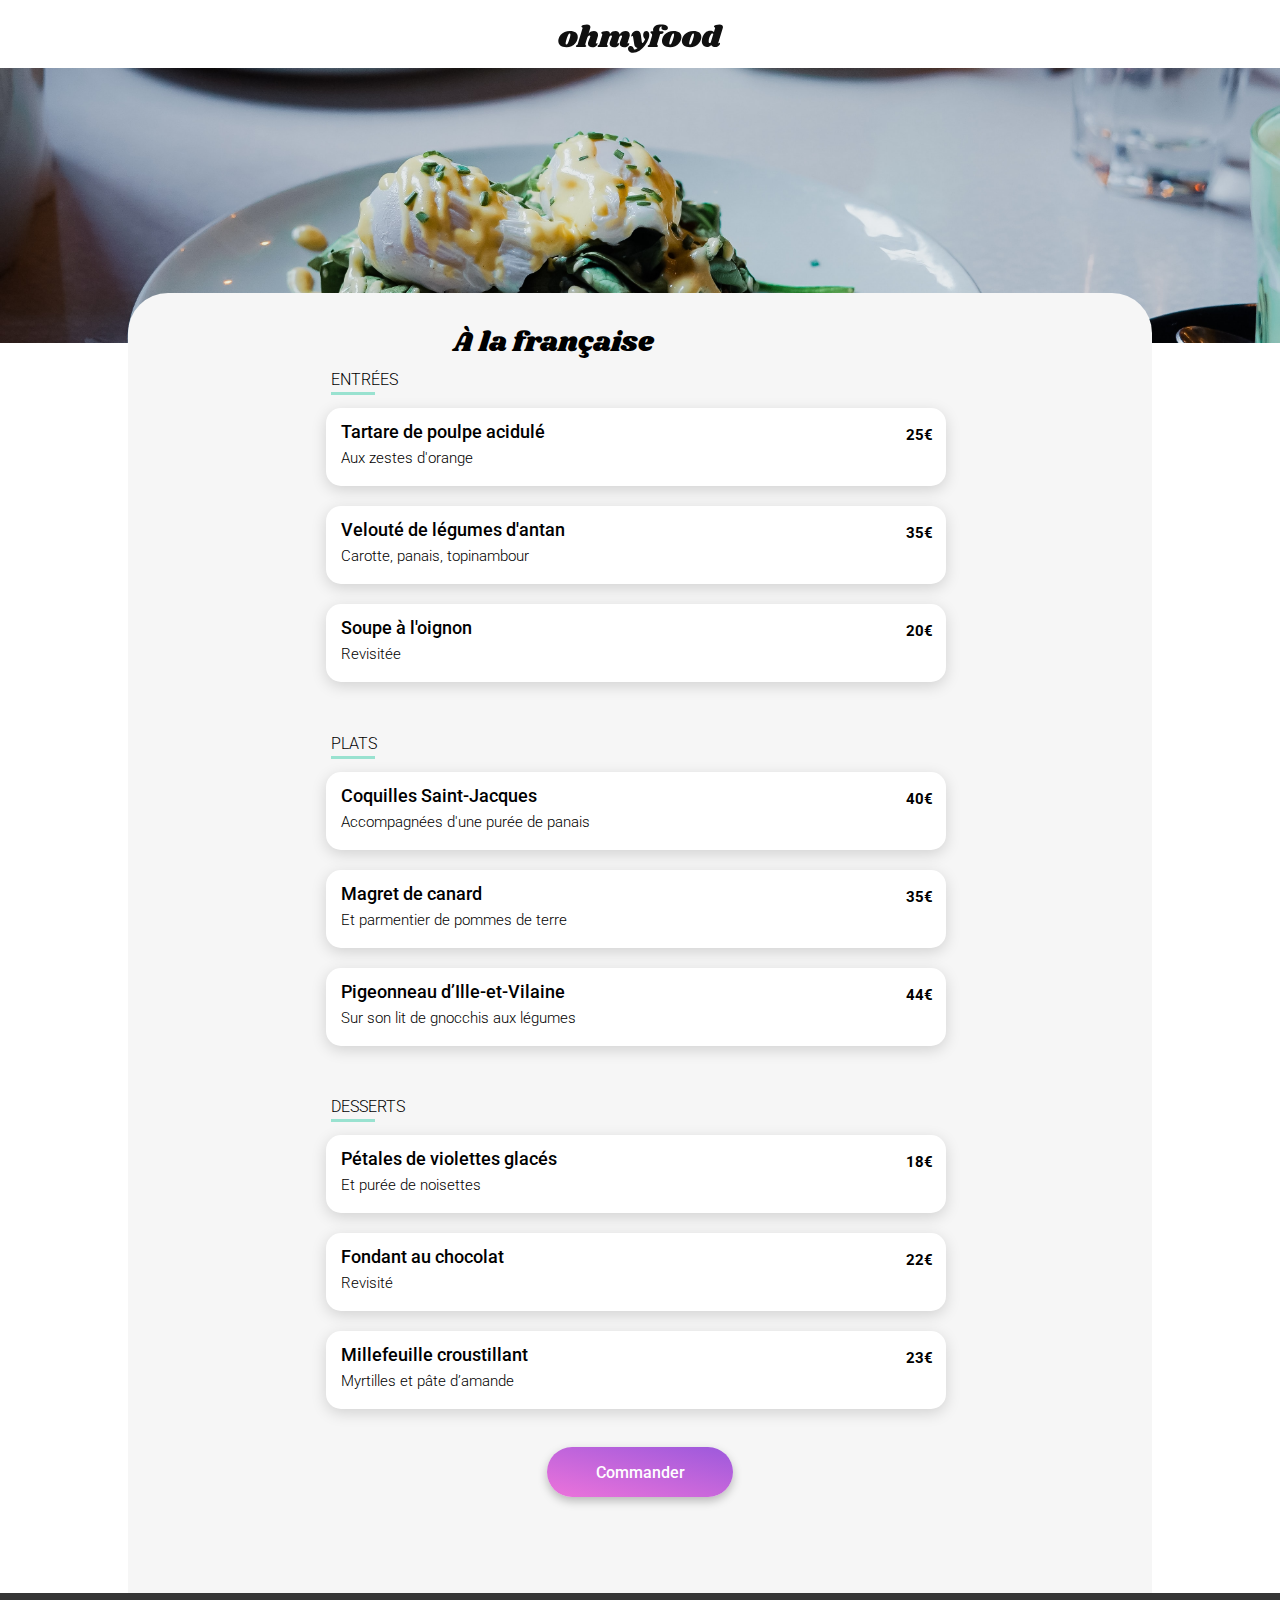
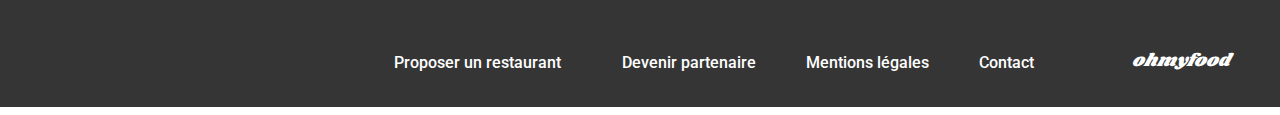
==== commit 6689d4b2: "projet 4 finalisé" ====
--- a/restaurants/alafrancaise.html
+++ b/restaurants/alafrancaise.html
@@ -15,14 +15,14 @@
     <link href="https://fonts.googleapis.com/css2?family=Roboto:wght@300;400;500;700&display=swap" rel="stylesheet">
 </head>
 
-<body class="body_alafrancaise">
+<body class="body_page">
 
     <header>
         <a href="../index.html"><i class="fa-solid fa-arrow-left"></i></a>
         <img src="../assets/images/logo/ohmyfood@2x.svg" alt="logo du site" class="logo">
     </header>
 
-    <main class="alafrancaise">
+    <main class="main_page">
 
         <section class="presentation_pic">
             <img src="../assets/images/restaurants/toa-heftiba-DQKerTsQwi0-unsplash.jpg" alt="Photo de présentation">
--- a/sass/styles.css
+++ b/sass/styles.css
@@ -7,8 +7,43 @@
   from {
     opacity: 0;
   }
+  50% {
+    opacity: 0.5;
+  }
   to {
     opacity: 1;
+  }
+}
+@keyframes spin {
+  0% {
+    transform: rotate(0);
+    color: #9356DC;
+  }
+  50% {
+    color: #99E2D0;
+  }
+  100% {
+    transform: rotate(25deg);
+    color: #9356DC;
+  }
+}
+@keyframes spin-revert {
+  0% {
+    color: #9356DC;
+  }
+  50% {
+    color: #99E2D0;
+  }
+  100% {
+    color: #9356DC;
+  }
+}
+@keyframes loading {
+  0% {
+    visibility: visible;
+  }
+  100% {
+    visibility: visible;
   }
 }
 /*** Keyframes code ***/
@@ -49,42 +84,65 @@
 }
 main .loader {
   background-color: #fff;
-  display: none;
+  position: fixed;
+  z-index: 1000;
+  visibility: hidden;
+  animation: loading 5s;
   width: 100%;
   height: 100%;
-}
-main .loader i {
-  font-size: 10em;
+  display: flex;
+  flex-direction: column;
+  justify-content: center;
+  align-items: center;
+  gap: 100px;
+  margin-top: -68px;
+}
+main .loader .loader-elements {
+  display: flex;
+  justify-content: center;
+  align-items: center;
+  gap: 35px;
+}
+main .loader .loader-elements .loader-element-1 i {
+  font-size: 12em;
   color: #ffffff;
-  animation: spin 7s 6 ease-in-out alternate-reverse;
-}
-main .loader i {
-  font-size: 10em;
-  color: #ffffff;
-  animation: spin-revert 7s 6 ease-in-out alternate-reverse;
+  animation: spin 3s 100 ease-in alternate-reverse;
+}
+main .loader .loader-elements .loader-element-2 i {
+  font-size: 7em;
+  color: black;
+  animation: spin-revert 3s 100 ease-in alternate-reverse;
+  position: relative;
+  top: 55px;
+  left: -45px;
 }
 main .loader .loader-text {
   font-family: "Shrikhand";
-  font-size: 1.75em;
-  font-weight: 400;
-}
-main #localisation {
+  font-style: italic;
+  font-size: 2.75em;
+  font-weight: 100;
+}
+main .index_location {
+  background-color: #EAEAEA;
+  display: flex;
+  justify-content: center;
+  align-items: center;
+  gap: 15px;
+  height: 50px;
+  font-family: "Roboto";
+  font-style: normal;
+  font-weight: 500;
+  font-size: 16px;
+}
+main .index_location #localisation {
   background-color: rgb(234, 234, 234);
   border: none;
   margin-left: 0px;
-  width: 100px;
-}
-main .index_location {
-  background-color: #EAEAEA;
-  display: flex;
-  justify-content: center;
-  align-items: center;
-  gap: 15px;
-  height: 50px;
-  font-family: "Roboto";
-  font-style: normal;
-  font-weight: 500;
-  font-size: 16px;
+  width: 140px;
+}
+main .index_location #localisation:hover {
+  border-radius: 1px;
+  border: #EAEAEA 2px solid;
 }
 main .index_explorer {
   background-color: #F6F6F6;
@@ -183,7 +241,7 @@
     flex-direction: row;
   }
 }
-main .working .steps .choose {
+main .working .steps .step {
   box-sizing: border-box;
   display: flex;
   justify-content: space-evenly;
@@ -194,9 +252,12 @@
   border-radius: 20px;
   box-shadow: 0px 4px 15px rgba(0, 0, 0, 0.15);
 }
-main .working .steps .choose span {
+main .working .steps .step:hover > i {
+  color: #9356DC;
+}
+main .working .steps .step span {
   color: white;
-  font-size: 12px;
+  font-size: 14px;
   border-radius: 50%;
   width: 20px;
   height: 20px;
@@ -204,92 +265,21 @@
   box-sizing: border-box;
   padding-left: 6px;
   padding-top: 3px;
-  margin-left: -15%;
-}
-main .working .steps .choose p {
+  margin-left: -58px;
+}
+main .working .steps .step p {
   font-family: "Roboto";
   font-style: normal;
   font-weight: 500;
   font-size: 16px;
-  position: relative;
-  left: -25px;
-}
-main .working .steps .choose i {
-  position: relative;
-  left: -10px;
+  width: 190px;
+  margin-left: -40px;
+}
+main .working .steps .step i {
+  position: relative;
+  left: -20px;
   color: #7E7E7E;
-}
-main .working .steps .compose {
-  box-sizing: border-box;
-  display: flex;
-  justify-content: space-evenly;
-  align-items: center;
-  background-color: #F7F7F7;
-  height: 66px;
-  width: 318px;
-  border-radius: 20px;
-  box-shadow: 0px 4px 15px rgba(0, 0, 0, 0.15);
-}
-main .working .steps .compose span {
-  color: white;
-  font-size: 12px;
-  border-radius: 50%;
-  width: 20px;
-  height: 20px;
-  background-color: #9356DC;
-  box-sizing: border-box;
-  padding-left: 6px;
-  padding-top: 3px;
-  margin-left: -15%;
-}
-main .working .steps .compose p {
-  font-family: "Roboto";
-  font-style: normal;
-  font-weight: 500;
-  font-size: 16px;
-  position: relative;
-  left: -35px;
-}
-main .working .steps .compose i {
-  position: relative;
-  left: -15px;
-  color: #7E7E7E;
-}
-main .working .steps .enjoy {
-  box-sizing: border-box;
-  display: flex;
-  justify-content: space-evenly;
-  align-items: center;
-  background-color: #F7F7F7;
-  height: 66px;
-  width: 318px;
-  border-radius: 20px;
-  box-shadow: 0px 4px 15px rgba(0, 0, 0, 0.15);
-}
-main .working .steps .enjoy span {
-  color: white;
-  font-size: 12px;
-  border-radius: 50%;
-  width: 20px;
-  height: 20px;
-  background-color: #9356DC;
-  box-sizing: border-box;
-  padding-left: 6px;
-  padding-top: 3px;
-  margin-left: -15%;
-}
-main .working .steps .enjoy p {
-  font-family: "Roboto";
-  font-style: normal;
-  font-weight: 500;
-  font-size: 16px;
-  position: relative;
-  left: -28px;
-}
-main .working .steps .enjoy i {
-  position: relative;
-  left: -10px;
-  color: #9356DC;
+  font-size: 18px;
 }
 main .restaurants_list {
   height: 1200px;
@@ -471,7 +461,7 @@
   align-items: center;
 }
 
-.body_alafrancaise {
+.body_page {
   display: flex;
   flex-direction: column;
   align-items: center;
@@ -479,23 +469,23 @@
   width: 100%;
 }
 
-.alafrancaise {
-  display: flex;
-  flex-direction: column;
-  align-items: center;
-  width: 100%;
-}
-.alafrancaise .presentation_pic {
+.main_page {
+  display: flex;
+  flex-direction: column;
+  align-items: center;
+  width: 100%;
+}
+.main_page .presentation_pic {
   width: 100%;
   height: 275px;
 }
-.alafrancaise .presentation_pic img {
+.main_page .presentation_pic img {
   width: 100%;
   height: 275px;
   -o-object-fit: cover;
      object-fit: cover;
 }
-.alafrancaise .menu {
+.main_page .menu {
   background-color: rgb(246, 246, 246);
   border-radius: 40px 40px 0px 0px;
   padding-top: 10px;
@@ -511,11 +501,11 @@
   /*** for desktop ***/
 }
 @media screen and (min-width: 1024px) {
-  .alafrancaise .menu {
+  .main_page .menu {
     width: 1024px;
   }
 }
-.alafrancaise .menu h1 {
+.main_page .menu h1 {
   font-family: "shrikhand";
   font-style: normal;
   font-size: 28px;
@@ -526,12 +516,12 @@
   /*** for desktop ***/
 }
 @media (min-width: 1024px) {
-  .alafrancaise .menu h1 {
+  .main_page .menu h1 {
     position: relative;
     left: -20px;
   }
 }
-.alafrancaise .menu .fa-regular {
+.main_page .menu .fa-regular {
   position: relative;
   top: 46px;
   left: 145px;
@@ -541,13 +531,13 @@
   /* for desktop*/
 }
 @media screen and (min-width: 1024px) {
-  .alafrancaise .menu .fa-regular {
+  .main_page .menu .fa-regular {
     position: relative;
     top: 50px;
     left: 136px;
   }
 }
-.alafrancaise .menu .fa-solid {
+.main_page .menu .fa-solid {
   position: relative;
   top: -16px;
   left: 147px;
@@ -563,31 +553,31 @@
   /* for desktop*/
 }
 @media screen and (min-width: 1024px) {
-  .alafrancaise .menu .fa-solid {
+  .main_page .menu .fa-solid {
     position: relative;
     top: -12px;
     left: 138.5px;
   }
 }
-.alafrancaise .menu .fa-solid:hover {
+.main_page .menu .fa-solid:hover {
   opacity: 1;
 }
-.alafrancaise .menu #apparition1 {
+.main_page .menu #apparition1 {
   opacity: 1;
   animation-name: apparition;
   animation-duration: 2000ms;
 }
-.alafrancaise .menu #apparition2 {
+.main_page .menu #apparition2 {
   opacity: 1;
   animation-name: apparition;
   animation-duration: 4000ms;
 }
-.alafrancaise .menu #apparition3 {
+.main_page .menu #apparition3 {
   opacity: 1;
   animation-name: apparition;
   animation-duration: 5500ms;
 }
-.alafrancaise .menu .sub-menu {
+.main_page .menu .sub-menu {
   box-sizing: border-box;
   padding-left: 12px;
   display: flex;
@@ -596,12 +586,12 @@
   /*** for desktop ***/
 }
 @media screen and (min-width: 1024px) {
-  .alafrancaise .menu .sub-menu {
+  .main_page .menu .sub-menu {
     width: 640px;
     align-items: center;
   }
 }
-.alafrancaise .menu .sub-menu h2 {
+.main_page .menu .sub-menu h2 {
   font-family: "roboto";
   font-weight: 300;
   font-size: 16px;
@@ -613,12 +603,12 @@
   /*** for desktop ***/
 }
 @media (min-width: 1024px) {
-  .alafrancaise .menu .sub-menu h2 {
+  .main_page .menu .sub-menu h2 {
     position: relative;
     left: -293px;
   }
 }
-.alafrancaise .menu .sub-menu .dishes {
+.main_page .menu .sub-menu .dishes {
   width: 350px;
   display: flex;
   flex-direction: column;
@@ -626,12 +616,12 @@
   /*** for desktop ***/
 }
 @media (min-width: 1024px) {
-  .alafrancaise .menu .sub-menu .dishes {
+  .main_page .menu .sub-menu .dishes {
     width: 640px;
     /*** for desktop ***/
   }
 }
-.alafrancaise .menu .sub-menu .dishes .dish {
+.main_page .menu .sub-menu .dishes .dish {
   background-color: white;
   border-radius: 15px;
   width: 349px;
@@ -645,20 +635,20 @@
   /*** for desktop ***/
 }
 @media (min-width: 1024px) {
-  .alafrancaise .menu .sub-menu .dishes .dish {
+  .main_page .menu .sub-menu .dishes .dish {
     width: 620px;
   }
 }
-.alafrancaise .menu .sub-menu .dishes .dish:hover > .dish-confirm {
+.main_page .menu .sub-menu .dishes .dish:hover > .dish-confirm {
   transform: translateX(-100%);
 }
-.alafrancaise .menu .sub-menu .dishes .dish:hover > p {
+.main_page .menu .sub-menu .dishes .dish:hover > p {
   width: 60%;
 }
-.alafrancaise .menu .sub-menu .dishes .dish:hover > h3 {
+.main_page .menu .sub-menu .dishes .dish:hover > h3 {
   width: 65%;
 }
-.alafrancaise .menu .sub-menu .dishes .dish h3 {
+.main_page .menu .sub-menu .dishes .dish h3 {
   font-size: 18px;
   font-family: "roboto";
   font-weight: 500;
@@ -673,7 +663,7 @@
   margin-top: 12px;
   transition: width 800ms ease-in-out;
 }
-.alafrancaise .menu .sub-menu .dishes .dish p {
+.main_page .menu .sub-menu .dishes .dish p {
   font-family: "roboto";
   font-size: 15px;
   font-weight: 300;
@@ -689,7 +679,7 @@
   white-space: nowrap;
   transition: width 800ms ease-in-out;
 }
-.alafrancaise .menu .sub-menu .dishes .dish .dish-confirm {
+.main_page .menu .sub-menu .dishes .dish .dish-confirm {
   width: 32px;
   height: 70px;
   background-color: #99E2D0;
@@ -706,12 +696,12 @@
   /*** for desktop ***/
 }
 @media screen and (min-width: 1024px) {
-  .alafrancaise .menu .sub-menu .dishes .dish .dish-confirm {
+  .main_page .menu .sub-menu .dishes .dish .dish-confirm {
     position: relative;
     left: 620px;
   }
 }
-.alafrancaise .menu .sub-menu .dishes .dish .dish-confirm .fa-circle-check {
+.main_page .menu .sub-menu .dishes .dish .dish-confirm .fa-circle-check {
   color: #99E2D0;
   background-color: white;
   font-size: 24px;
@@ -724,16 +714,16 @@
   height: -moz-fit-content;
   height: fit-content;
 }
-.alafrancaise .menu .sub-menu .dishes .dish .dish-confirm span {
+.main_page .menu .sub-menu .dishes .dish .dish-confirm span {
   position: relative;
   left: -63px;
   font-family: "roboto";
   font-size: 15px;
   font-weight: 700;
 }
-.alafrancaise button {
+.main_page button {
   font-size: 16px;
-  font-style: "roboto";
+  font-family: "roboto";
   font-weight: 500;
   color: white;
   width: 186px;
@@ -744,7 +734,7 @@
   box-shadow: 0px 4px 10px rgba(0, 0, 0, 0.25);
   transition: filter 1.2s ease, box-shadow 1.2s ease;
 }
-.alafrancaise button:hover {
+.main_page button:hover {
   filter: brightness(1.2);
   box-shadow: 0px 4px 15px rgba(0, 0, 0, 0.25);
 }
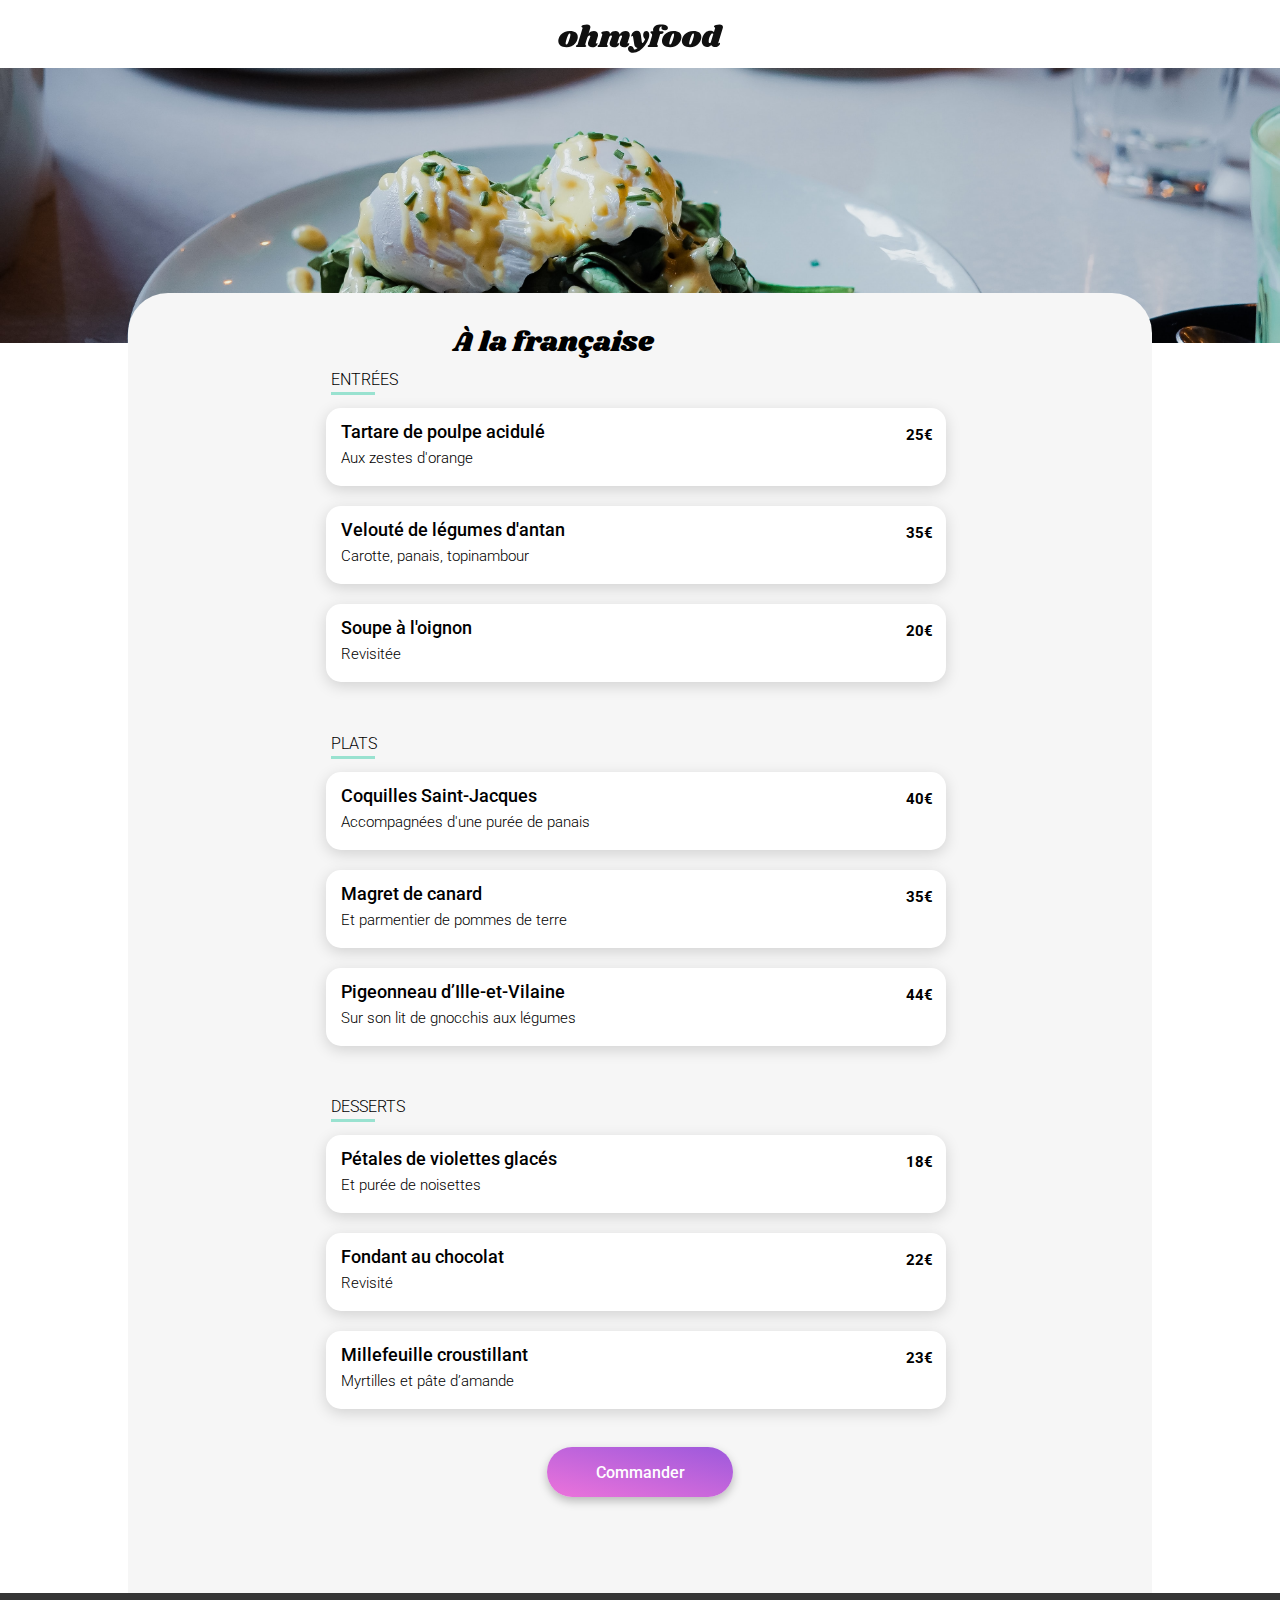
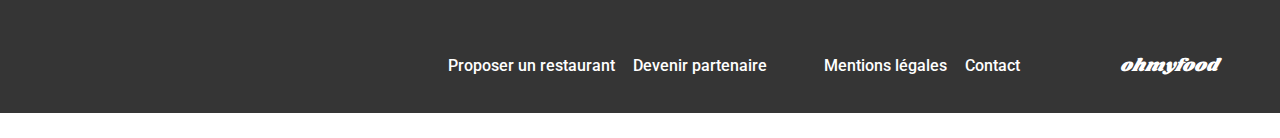
==== commit 51d83f06: "rework sur la version tablet" ====
--- a/restaurants/alafrancaise.html
+++ b/restaurants/alafrancaise.html
@@ -134,16 +134,20 @@
     <footer>
         <h2>ohmyfood</h2>
         <div class="links">
-            <div class="links__icone">
-                <i class="fa-sharp fa-solid fa-utensils"></i>
-                <a href=""> Proposer un restaurant</a>
+            <div class="links_icone">
+                <div>
+                    <i class="fa-sharp fa-solid fa-utensils"></i>
+                    <a href=""> Proposer un restaurant</a>
+                </div>
+                <div>
+                    <i class="fa-solid fa-handshake-angle"></i>
+                    <a href="">Devenir partenaire</a>
+                </div>
             </div>
-            <div class="links__icone">
-                <i class="fa-solid fa-handshake-angle"></i>
-                <a href="">Devenir partenaire</a>
+            <div class="links_noicone">
+                <a href="">Mentions légales</a>
+                <a href="mailto:contact@ohmyfood.com">Contact</a>
             </div>
-            <a href="">Mentions légales</a>
-            <a href="mailto:contact@ohmyfood.com">Contact</a>
         </div>
     </footer>
 
--- a/sass/styles.css
+++ b/sass/styles.css
@@ -27,7 +27,7 @@
     color: #9356DC;
   }
 }
-@keyframes spin-revert {
+@keyframes cup {
   0% {
     color: #9356DC;
   }
@@ -85,9 +85,9 @@
 main .loader {
   background-color: #fff;
   position: fixed;
-  z-index: 1000;
   visibility: hidden;
-  animation: loading 5s;
+  z-index: 100;
+  animation: loading 4s ease-out;
   width: 100%;
   height: 100%;
   display: flex;
@@ -106,12 +106,12 @@
 main .loader .loader-elements .loader-element-1 i {
   font-size: 12em;
   color: #ffffff;
-  animation: spin 3s 100 ease-in alternate-reverse;
+  animation: spin 4s 4 ease-in alternate-reverse;
 }
 main .loader .loader-elements .loader-element-2 i {
   font-size: 7em;
   color: black;
-  animation: spin-revert 3s 100 ease-in alternate-reverse;
+  animation: cup 4s 4 ease-in alternate-reverse;
   position: relative;
   top: 55px;
   left: -45px;
@@ -121,6 +121,7 @@
   font-style: italic;
   font-size: 2.75em;
   font-weight: 100;
+  animation: cup 4s 4 ease-in alternate-reverse;
 }
 main .index_location {
   background-color: #EAEAEA;
@@ -306,18 +307,28 @@
   font-size: 24px;
   /* for desktop*/
   /* for desktop*/
+  /* for tablet*/
+  /* for tablet*/
 }
 @media screen and (min-width: 1024px) {
   main .restaurants_list h2 {
     width: 1024px;
   }
 }
+@media screen and (min-width: 768px) and (max-width: 1023px) {
+  main .restaurants_list h2 {
+    width: 768px;
+    padding-left: 450px;
+  }
+}
 main .restaurants_list .card_list {
   display: flex;
   flex-direction: column;
   gap: 15px;
   /* for desktop*/
   /* for desktop*/
+  /* for tablet*/
+  /* for tablet*/
 }
 @media screen and (min-width: 1024px) {
   main .restaurants_list .card_list {
@@ -327,12 +338,18 @@
     gap: 48px 120px;
   }
 }
+@media screen and (min-width: 768px) and (max-width: 1023px) {
+  main .restaurants_list .card_list {
+    width: 768px;
+    align-items: center;
+  }
+}
 main .restaurants_list .card_list article {
   height: 237px;
-  /* for desktop*/
-  /* for desktop*/
-}
-@media screen and (min-width: 1024px) {
+  /* for desktop and tablet*/
+  /* for desktop and tablet */
+}
+@media screen and (min-width: 768px) {
   main .restaurants_list .card_list article {
     width: 450px;
   }
@@ -342,10 +359,10 @@
   top: -57px;
   left: 290px;
   font-size: 24px;
-  /* for desktop*/
-  /* for desktop*/
-}
-@media screen and (min-width: 1024px) {
+  /* for desktop and tablet */
+  /* for desktop and tablet */
+}
+@media screen and (min-width: 768px) {
   main .restaurants_list .card_list article .fa-regular {
     position: relative;
     top: -57px;
@@ -363,10 +380,10 @@
   color: transparent;
   opacity: 0;
   transition: opacity 500ms ease;
-  /* for desktop*/
-  /* for desktop*/
-}
-@media screen and (min-width: 1024px) {
+  /* for desktop and tablte */
+  /* for desktop and tablet */
+}
+@media screen and (min-width: 768px) {
   main .restaurants_list .card_list article .fa-solid {
     position: relative;
     top: -57px;
@@ -385,10 +402,10 @@
   border-radius: 20px;
   text-decoration: none;
   box-sizing: border-box;
-  /* for desktop*/
-  /* for desktop*/
-}
-@media screen and (min-width: 1024px) {
+  /* for desktop and tablet */
+  /* for desktop and tablet */
+}
+@media screen and (min-width: 768px) {
   main .restaurants_list .card_list article a {
     width: 450px;
   }
@@ -410,10 +427,10 @@
   text-align: center;
   background-color: #99E2D0;
   border-radius: 3px;
-  /* for desktop*/
-  /* for desktop*/
-}
-@media screen and (min-width: 1024px) {
+  /* for desktop and tablet */
+  /* for desktop and tablet */
+}
+@media screen and (min-width: 768px) {
   main .restaurants_list .card_list article a .new {
     position: relative;
     top: -250px;
@@ -582,10 +599,10 @@
   padding-left: 12px;
   display: flex;
   flex-direction: column;
-  /*** for desktop ***/
-  /*** for desktop ***/
-}
-@media screen and (min-width: 1024px) {
+  /*** for desktop and tablet ***/
+  /*** for desktop ***/
+}
+@media screen and (min-width: 768px) {
   .main_page .menu .sub-menu {
     width: 640px;
     align-items: center;
@@ -599,10 +616,10 @@
   border-bottom: #99E2D0 3px solid;
   height: 22px;
   width: 44px;
-  /*** for desktop ***/
-  /*** for desktop ***/
-}
-@media (min-width: 1024px) {
+  /*** for desktop and tablet***/
+  /*** for desktop ***/
+}
+@media (min-width: 768px) {
   .main_page .menu .sub-menu h2 {
     position: relative;
     left: -293px;
@@ -613,12 +630,12 @@
   display: flex;
   flex-direction: column;
   gap: 20px;
-  /*** for desktop ***/
-}
-@media (min-width: 1024px) {
+  /*** for desktop and tablet***/
+  /*** for desktop ***/
+}
+@media (min-width: 768px) {
   .main_page .menu .sub-menu .dishes {
     width: 640px;
-    /*** for desktop ***/
   }
 }
 .main_page .menu .sub-menu .dishes .dish {
@@ -631,10 +648,10 @@
   display: flex;
   flex-direction: column;
   overflow: hidden;
-  /*** for desktop ***/
-  /*** for desktop ***/
-}
-@media (min-width: 1024px) {
+  /*** for desktop and tablet ***/
+  /*** for desktop ***/
+}
+@media (min-width: 768px) {
   .main_page .menu .sub-menu .dishes .dish {
     width: 620px;
   }
@@ -692,10 +709,10 @@
   align-items: center;
   transition: all 800ms ease-in-out;
   border: #99E2D0 solid 20px;
-  /*** for desktop ***/
-  /*** for desktop ***/
-}
-@media screen and (min-width: 1024px) {
+  /*** for desktop and tablet***/
+  /*** for desktop ***/
+}
+@media screen and (min-width: 768px) {
   .main_page .menu .sub-menu .dishes .dish .dish-confirm {
     position: relative;
     left: 620px;
@@ -746,23 +763,19 @@
   flex-direction: column;
   background-color: #353535;
   height: 190px;
-  padding-top: 25px;
-  gap: 5px;
+  padding-top: 5px;
   padding-left: 25px;
   width: 100%;
   box-sizing: border-box;
-  /* for desktop */
-  /* for desktop */
-}
-@media (min-width: 1024px) {
+  /* for tablet and desktop */
+  /* for tablet and desktop */
+}
+@media (min-width: 768px) {
   footer {
+    height: 120px;
     flex-direction: row-reverse;
-    box-sizing: border-box;
-    padding-right: 90px;
-    gap: 5%;
-    height: 114px;
-    padding-top: 60px;
-    width: 100%;
+    padding-right: 50px;
+    gap: 100px;
   }
 }
 footer h2 {
@@ -771,35 +784,52 @@
   font-size: 18px;
   font-weight: 400;
   color: white;
-  width: -moz-fit-content;
-  width: fit-content;
-  /* for desktop */
-  /* for desktop */
-}
-@media (min-width: 1024px) {
+  width: 110px;
+  /* for tablet and desktop */
+  /* for tablet and desktop */
+}
+@media (min-width: 768px) {
   footer h2 {
     position: relative;
-    top: -20px;
-    left: 40px;
+    top: 40px;
   }
 }
 footer .links {
   display: flex;
   flex-direction: column;
   gap: 8px;
-  /* for desktop */
-  /* for desktop*/
-}
-@media (min-width: 1024px) {
+  /* for tablet and desktop */
+  /* for tablet and desktop */
+}
+@media (min-width: 768px) {
   footer .links {
     flex-direction: row;
-    justify-content: flex-end;
-    box-sizing: border-box;
-    gap: 5%;
-    width: 86%;
-  }
-}
-footer .links a {
+    align-items: center;
+    gap: 57px;
+  }
+}
+footer .links .links_icone, footer .links .links_noicone {
+  display: flex;
+  flex-direction: column;
+  gap: 8px;
+  position: relative;
+  top: 10px;
+  /* for tablet and desktop */
+  /* for tablet and desktop */
+}
+@media (min-width: 768px) {
+  footer .links .links_icone, footer .links .links_noicone {
+    flex-direction: row;
+    align-items: center;
+    gap: 18px;
+  }
+}
+footer .links .links_icone i, footer .links .links_noicone i {
+  font-size: 14px;
+  color: #ffffff;
+  width: 22px;
+}
+footer .links .links_icone a, footer .links .links_noicone a {
   text-decoration: none;
   color: white;
   font-family: "Roboto";
@@ -807,15 +837,5 @@
   font-weight: 500;
   font-size: 16px;
 }
-footer .links .links__icone {
-  display: flex;
-  flex-direction: row;
-  gap: 10px;
-  align-items: flex-start;
-}
-footer .links .links__icone i {
-  font-size: 14px;
-  color: #ffffff;
-}
 
 /******* footer code common to all pages *******//*# sourceMappingURL=styles.css.map */